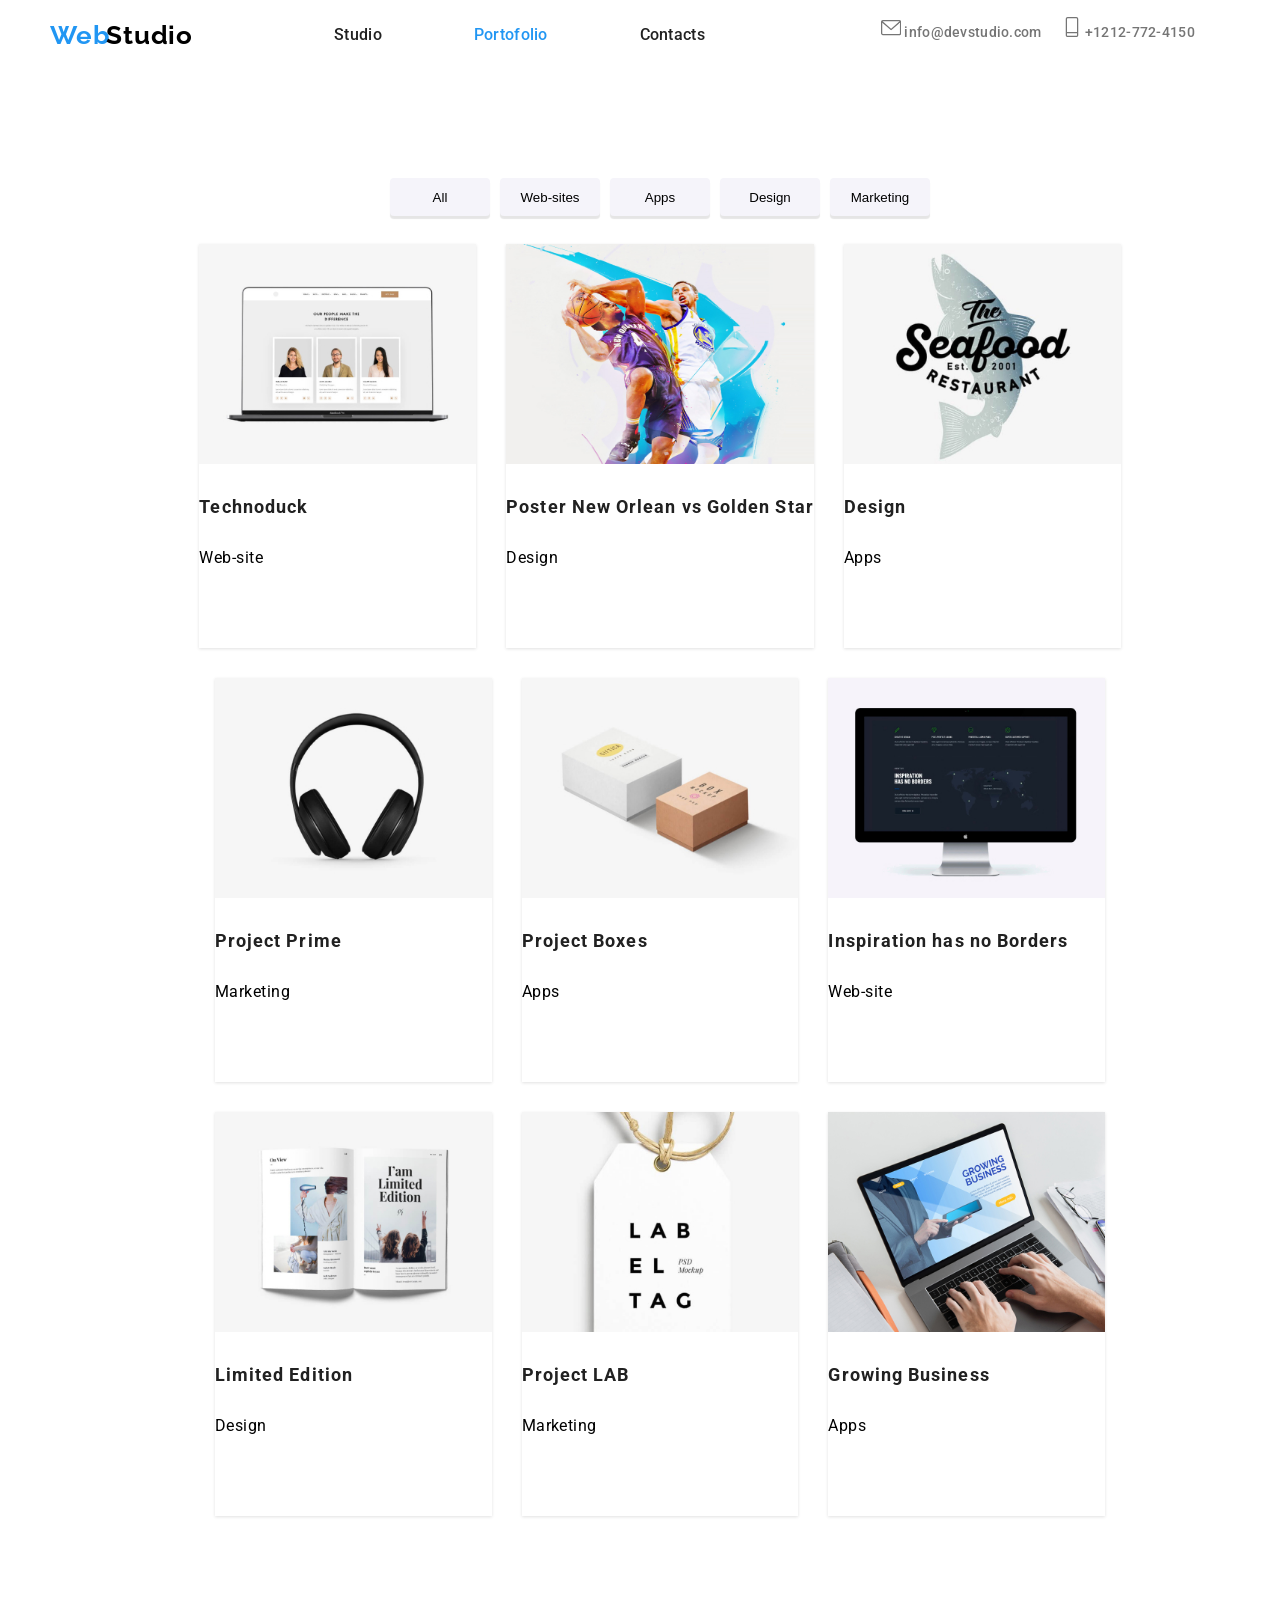
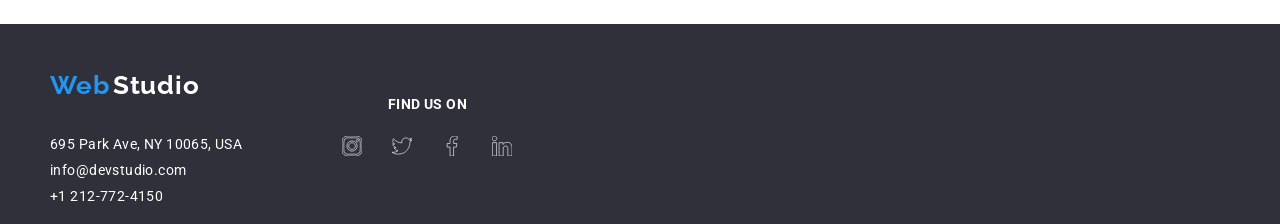
==== portofolio.html @ 32c29059 "initial folders" ====
<!DOCTYPE html>
<html lang="en">
  <head>
    <meta charset="UTF-8" />
    <meta name="viewport" content="width=device-width, initial-scale=1.0" />
    <title>Portofolio</title>
    <link rel="stylesheet" href="./CSS/style.css" />
    <link rel="preconnect" href="https://fonts.googleapis.com" />
    <link rel="preconnect" href="https://fonts.gstatic.com" crossorigin />
    <link
      href="https://fonts.googleapis.com/css2?family=Roboto:wght@400;500;700;900&display=swap"
      rel="stylesheet"
    />
    <link rel="preconnect" href="https://fonts.googleapis.com" />
    <link rel="preconnect" href="https://fonts.gstatic.com" crossorigin />
    <link
      href="https://fonts.googleapis.com/css2?family=Raleway:wght@700&family=Roboto:wght@400;500;700;900&display=swap"
      rel="stylesheet"
    />
    <link rel="preconnect" href="https://fonts.googleapis.com" />
    <link rel="preconnect" href="https://fonts.gstatic.com" crossorigin />
  </head>
  <!-- Top-line-section -->
  <body>
    <header class="page-header">
      <div class="container-1">
        <h3 class="logo">
          <span class="first-child"> Web </span>
          <span class="last-child">Studio </span>
        </h3>
        <ul class="nav-link">
          <li>
            <a class="navigation-link" href="index.html">Studio</a>
          </li>
          <li>
            <a class="navigation-link current" href="portofolio.html"
              >Portofolio</a
            >
          </li>
          <li>
            <a class="navigation-link" href="#">Contacts</a>
          </li>
        </ul>
        <ul class="contact">
          <li>
            <a class="contact-link" href="#"
              ><svg class="icon-1">
                <use href="./images/symbol-defs.svg#icon-envelope " />
              </svg>
              info@devstudio.com</a
            >
          </li>
          <li>
            <a class="contact-link" href="+1212-772-4150"
              ><svg class="icon-1">
                <use href="./images/symbol-defs.svg#icon-Vectorsmartphone " />
              </svg>
              +1212-772-4150</a
            >
          </li>
        </ul>
      </div>
    </header>

    <main>
      <!-- Filters-section -->
      <section class="frame section">
        <ul class="button-list">
          <li>
            <button type="button" class="button-service-p">All</button>
          </li>
          <li>
            <button type="button" class="button-service-p">Web-sites</button>
          </li>
          <li><button type="button" class="button-service-p">Apps</button></li>
          <li>
            <button type="button" class="button-service-p">Design</button>
          </li>
          <li>
            <button type="button" class="button-service-p">Marketing</button>
          </li>
        </ul>
        <div class="container">
          <ul class="card-set">
            <li class="item-p">
              <img
                src="./images/imgport.g1.jpg"
                alt="Web-site "
                width="100%"
                height="220"
              />
              <h3 class="description">Technoduck</h3>
              <p class="text-p">Web-site</p>
            </li>
            <li class="item-p">
              <img
                src="./images/imgport.g2.jpg"
                alt="basketball players"
                width="100%"
                height="220"
              />
              <h3 class="description">Poster New Orlean vs Golden Star</h3>
              <p class="text-p">Design</p>
            </li>
            <li class="item-p">
              <img
                src="./images/imgport.g3.jpg"
                alt="restaurant logo"
                width="100%"
                height="220"
              />
              <h3 class="description">Design</h3>
              <p class="text-p">Apps</p>
            </li>
            <li class="item-p">
              <img
                src="./images/imgport.g4.jpg"
                alt="headphones"
                width="100%"
                height="220"
              />
              <h3 class="description">Project Prime</h3>
              <p class="text-p">Marketing</p>
            </li>
            <li class="item-p">
              <img
                src="./images/imgport.g5.jpg"
                alt="boxes"
                width="100%"
                height="220"
              />
              <h3 class="description">Project Boxes</h3>
              <p class="text-p">Apps</p>
            </li>
            <li class="item-p">
              <img
                src="./images/imgport.g6.jpg"
                alt="desktop monitor"
                width="100%"
                height="220"
              />
              <h3 class="description">Inspiration has no Borders</h3>
              <p class="text-p">Web-site</p>
            </li>
            <li class="item-p">
              <img
                src="./images/imgport.g7.jpg"
                alt="open magazine"
                width="100%"
                height="220"
              />
              <h3 class="description">Limited Edition</h3>
              <p class="text-p">Design</p>
            </li>
            <li class="item-p">
              <img
                src="./images/imgport.g8.jpg"
                alt="label"
                width="100%"
                height="220"
              />
              <h3 class="description">Project LAB</h3>
              <p class="text-p">Marketing</p>
            </li>
            <li class="item-p">
              <img
                src="./images/imgport.g9.jpg"
                alt="market research"
                width="100%"
                height="220"
              />
              <h3 class="description">Growing Business</h3>
              <p class="text-p">Apps</p>
            </li>
          </ul>
        </div>
      </section>
    </main>

    <!-- Footer section -->

    <!-- Footer section -->
    <div class="container">
      <footer class="footer">
        <div class="footer-section">
          <h3 class="logo-footer">
            <span class="web" style="color: rgba(33, 150, 243, 1)">Web</span>
            <span class="studio" style="color: rgba(255, 255, 255, 1)"
              >Studio</span
            >
          </h3>
          <address class="info">695 Park Ave, NY 10065, USA</address>
          <a class="info" href="info@devstudio.com">info@devstudio.com</a>
          <a class="info" href="+1212-772-4150">+1 212-772-4150</a>
        </div>

        <div class="find-us">
          <h3 class="subtitle-4">Find us on</h3>
          <div class="last-social">
            <div class="last-icon">
              <svg>
                <use xlink:href="images/symbol-defs.svg#icon-instagram-2-1" />
              </svg>
            </div>
            <div class="last-icon">
              <svg>
                <use xlink:href="images/symbol-defs.svg#icon-twitter-1-1" />
              </svg>
            </div>
            <div class="last-icon">
              <svg>
                <use xlink:href="images/symbol-defs.svg#icon-facebook-1-1" />
              </svg>
            </div>
            <div class="last-icon">
              <svg>
                <use xlink:href="images/symbol-defs.svg#icon-linkedin-1-1" />
              </svg>
            </div>
          </div>
        </div>
      </footer>
    </div>
  </body>
</html>
---- CSS/style.css ----
body {
        font-family: Roboto;
        font-size: 14px;
        font-weight: 400;
        line-height: 24px;
        letter-spacing: 0.03em;
        text-align: left; 
        margin: 0%;
}
/* top-line-section */
.container {
        background-color: rgba(255, 255, 255, 1);
    }

.section {
        padding: 94px;
}
.page-header {
        display: flex;
        padding: 10px;
        box-sizing: content-box;
        align-items: center;
        justify-content: center;
        height: 50px;
        padding-right: 50px;
        padding-left: 50px;
}
.container-1{
        max-width: 1400px;
        display: flex;
        width: 100%;
        align-items: center;
        justify-content: center;
}

span:first-child {
        color: rgba(33, 150, 243, 1);
        font-family: Raleway;
        font-size: 26px;
        font-style: normal;
        font-weight: 700;
        line-height: normal;
        letter-spacing: 0.78px;
        text-transform: none;
}
span:last-child {
        color: rgb(0, 0, 0);
        margin-left: -3px;
        font-family: Raleway;
        font-size: 26px;
        font-style: normal;
        font-weight: 700;
        line-height: normal;
        letter-spacing: 0.78px;
        text-transform: none;
}

.logo {
        font-family: Raleway;
        font-size: 26px;
        font-weight: 700;
        letter-spacing: 0.03em;
        display: flex;
        align-items: center;
        align-self: center;
        height: auto;
        justify-content: center;
}

.nav-link {
        font-family: Roboto;
        font-size: 14px;
        font-weight: 500;
        letter-spacing: 0.02em;
        padding: 14px 16px;
        border-radius: 4px;
        display: flex;
        width: 100%;
        justify-content: center;
        align-items: center;
        gap: 60px;

    }

.link{
        display: flex;
        box-sizing: content-box;
        flex-direction: row;
        text-decoration-line: none;
            
    }

.contact{
        
        display: flex;
        padding: 15px;
        padding-top: 5px;
        min-width: 30%;
        justify-content: space-evenly;
    }

   

  .contact-link:hover{
        color: rgba(33, 150, 243, 1);
        fill: rgba(33, 150, 243, 1);
  }
  .contact-link{
        color: #757575;
        font-family: Roboto;
        font-size: 14px;
        font-style: normal;
        font-weight: 500;
        line-height: normal;
        letter-spacing: 0.28px;
        text-decoration-line: none;
        fill:#757575
}

  
    

ul{
        list-style-type: disc;
        margin-block-start: 1em;
        margin-block-end: 1em;
        margin-inline-start: 0px;
        margin-inline-end: 0px;
        padding-inline-start: 40px;
}



li {
        list-style-type: none;
}

.current {
        color: rgba(33, 150, 243, 1 ) !important;
}
    
.navigation-link{
        font-family: Roboto;
                font-size: 16px;
                font-style: normal;
                font-weight: 500;
                line-height: normal;
                letter-spacing: 0.28px;
                padding: 14px 16px;
                text-decoration: none;
                color:rgba(33, 33, 33, 1)

}

.navigation-link:hover {
        color:rgba(33, 150, 243, 1);
        
}


        
.link {
        color: rgba(33, 33, 33, 1);
}
.link:hover, .link:focus {
        color: rgba(33, 150, 243, 1);
}




/* main-section-content */

h1 {
        text-align: center;
        font-family: Roboto;
        font-size: 44px;
        font-style: normal;
        font-weight: 900;
        line-height: 60px;
        letter-spacing: 2.64px;
        text-transform: uppercase;
        display: flex;
        justify-content: center;
        width: 600px;
      
}

.content-box{
        background-image: url(../images/background.jpg);
        text-align: center;
        height: 400px;
        box-sizing: content-box;
        display: flex;
        flex-direction: column;
        justify-content: center;
        align-items: center;
    }

.button-service {
        border-radius: 4px;
        background-color: rgba(33, 150, 243, 1);
        color: rgba(255, 255, 255, 1);
        width: 200px;
        height: 50px;
        flex-shrink: 0;
        border-radius: 4px;
        background: #2196F3;
        box-shadow: 0px 4px 4px 0px rgba(0, 0, 0, 0.15);
}
.button-service:hover, .button-service:focus {
        background-color: #1572bf; 
        color: rgba(255, 255, 255, 1);
        cursor: pointer;
}
.button-list {
        display: flex;
        flex-direction: row;
        justify-content: center;
        align-items: center;
        align-self: center;
        gap: 10px;

}
.button-service-p{
        height: 38px ;
        margin-top:0px;
        border-radius: 4px;
        background-color: rgba(245, 244, 250, 1);
        display: flex;
        justify-content: center;
        min-width: 100px;
        box-shadow: 0px 3px 1px 0px rgba(0, 0, 0, 0.1);
        border: none;
        text-align: center;
        align-items: center;

}

.button-service-p:hover, .button-service-p:focus {
        background-color: rgba(33, 150, 243, 1);
        color: rgba(255, 255, 255, 1);
        cursor: pointer;
        box-shadow: 0px 2px 2px 0px rgba(0, 0, 0, 0.12), 0px 1px 2px 0px rgba(0, 0, 0, 0.08), 0px 3px 1px 0px rgba(0, 0, 0, 0.10);
}
.frame {
        display: flex;
        flex-direction: column;
   
    
}
.card-set {
        display: flex;
        justify-content: center;
        flex-wrap: wrap;
        gap: 30px;
        
}
.item-p{
        height: 404px ;
        box-shadow: 0px 1px 3px 0px rgba(0, 0, 0, 0.12);
        background-color: rgba(255, 255, 255, 1);
        
}

.item-p:hover{
        cursor: pointer;
        border: 1px solid #EEE;
        box-shadow: 1px 4px 6px 0px rgba(0, 0, 0, 0.16), 0px 4px 4px 0px rgba(0, 0, 0, 0.06), 0px 1px 1px 0px rgba(0, 0, 0, 0.12);
}

.description{
        font-family: Roboto;
        font-size: 18px;
        font-weight: 700;
        line-height: 36px;
        letter-spacing: 0.06em;
        text-align: left;
        text-transform: none;
}

.text-p {
        font-family: Roboto;
        font-size: 16px;
        font-weight: 400;
        line-height: 30px;
        letter-spacing: 0.03em;
        text-align: left;
       
}


/* what-we-do-section */


.about-us {
        display: flex;
        flex-wrap: wrap;
        justify-content: center;
        gap: 20px;
        align-items:start;
        
}
.icon-back{
        width: 230px;
        height: 120px;
        background-color: rgba(245, 244, 250, 1);
        display: flex;
        align-items: center;
        justify-content: center;
}
.icons {
        width: 64px;
        height: 64px;
        background-color: rgba(245, 244, 250, 1);
        padding-bottom: 30px;
        
       
}
.item {
        display: flex;
        flex-direction: column;
        align-items: start;
        width: 230px;
        
}
.item p{
        width: 230px;
        height: 75px;
}
h3 {
    color: #212121;
        font-family: Roboto;
        font-size: 14px;
        font-style: normal;
        font-weight: 700;
        line-height: normal;
        letter-spacing: 0.42px;
        text-transform: uppercase;
}

.item p {
        color: #757575;
        font-family: Roboto;
        font-size: 14px;
        font-style: normal;
        font-weight: 400;
        line-height: 24px;
        letter-spacing: 0.42px;
        margin: 0%;
        text-align: left;
}
.subtitle {
    color: #212121;
        text-align: center;
        font-family: Roboto;
        font-size: 36px;
        font-style: normal;
        font-weight: 700;
        line-height: normal;
        letter-spacing: 1.08px;
        padding-bottom: 50px;
} 
.subtitle-2{
    text-align: center;
        font-family: Roboto;
        font-size: 36px;
        font-style: normal;
        font-weight: 700;
        line-height: normal;
        letter-spacing: 1.08px;
}
.text {
    color: #757575;
        text-align: center;
        font-family: Roboto;
        font-size: 16px;
        font-style: normal;
        font-weight: 400;
        line-height: normal;
        letter-spacing: 0.45px;
        
}
.group-box{
        display: flex;
        flex-wrap: wrap;
        gap: 30px;
        flex-basis: calc((100% - 10px) / 3);
        justify-content: center;
}
.social-link{
        display: flex;
        flex-wrap: wrap;
        justify-content: center;
        text-align: center;
        gap: 10px;   
}


svg{
        width: 20px;
        height: 15px;
        
}

.social-icon{
        display: flex;
        align-items: center;
       padding: 10px;
        border-radius:50%;
        fill: #AFB1B8;
        stroke: rgba(255, 255, 255, 1);
}
.social-icon:hover{
        
        cursor: pointer;
        background-color: rgba(33, 150, 243, 1);
        fill: rgba(255, 255, 255, 1);
        
}
.our-team {
        background-color: rgba(245, 244, 250, 1);
        display: flex;
        box-sizing: border-box;
        flex-direction: column;
       
}
.group-team{
        display: flex;
        flex-wrap: wrap;
        gap: 30px;
        justify-content: center;
        align-items: center;
        padding-left: 10px;
    
    }

.card-bg{
        
        box-shadow: 0px 1px 3px 0px rgba(0, 0, 0, 0.12);
        background-color: rgba(255, 255, 255, 1);
    }
.list-title {
        font-family: Roboto;
        font-size: 16px;
        font-weight: 500;
        line-height: 19px;
        letter-spacing: 0.03em;
        text-align: center;
        text-transform: none; 
}

.description {
        color: #212121;
        font-family: Roboto;
        font-size: 18px;
        font-style: normal;
        font-weight: 700;
        line-height: 36px;
        letter-spacing: 1.08px;
        
}

.subtitle-3{
        align-items: center;
        font-family: Roboto;
        font-size: 36px;
        font-weight: 700;
        line-height: 42px;
        letter-spacing: 0.03em;
        text-align: center;
        padding-bottom: 50px;

}

.regular-customer{
        display: flex;
        flex-wrap: wrap;
        gap: 30px;
        justify-content: center;
        align-items: center;
        box-sizing: content-box;
        
        
}

.icons-3:hover{
        border: 1px solid rgba(33, 150, 243, 1);
        cursor: pointer;
        fill: rgba(33, 150, 243, 1) !important;
}
 
.icons-3{
        border:1px solid #AFB1B8;
        fill: #afb1b8;
        width: 110px;
        height: 60px;
        border-radius: 10%;
        box-sizing: border-box;
        
}
/* footer-section */
.footer{
        display: flex;
        flex-wrap: wrap;
        gap: 90px;
        background-color: rgba(47, 48, 58, 1);
}
.footer-section {
        text-align: start;
        height: 200px;
        box-sizing: content-box;
        display: flex;
        flex-direction: column;
        justify-content: center;
        align-items: start;
        padding-left:50px;
       
        
}
.logo-footer {
        font-family: Raleway;
        font-size: 26px;
        font-style: normal;
        font-weight: 700;
        line-height: normal;
        letter-spacing: 0.58px;
       
}

.info {
    color: rgba(255, 255, 255, 1);
        font-family: Roboto;
        font-size: 14px;
        font-style: normal;
        font-weight: 400;
        line-height: normal;
        letter-spacing: 0.42px;
        text-decoration: none;
        margin-top: 10px;
    }
.last-social{
        display: flex;
        flex-wrap: wrap;
        justify-content: center;
        text-align: center;
        gap: 10px;
        
    }

.find-us{
  display: flex;
  flex-direction: column;
  justify-content: center;
  text-align: center;
        
}
svg{
        width: 20px;
        height: 20px;
        
}

.last-icon{
        display: flex;
        align-items: center;
        padding: 10px;
        justify-content: flex-start;
        border-radius: 50%;
        align-items: center;
        fill: rgba(47, 48, 58, 1);
        stroke: rgba(255, 255, 255, 1);
        background-color: rgba(47, 48, 58, 1);
        

}
.last-icon:hover{
        cursor: pointer;
        background-color: rgba(33, 150, 243, 1);
                fill: rgba(255, 255, 255, 1);
}

    .subtitle-4{
        color:rgba(255, 255, 255, 1);
                font-family: Roboto;
                font-size: 14px;
                font-style: normal;
                font-weight: 700;
                line-height: normal;
                letter-spacing: 0.42px;
                text-transform: uppercase;
    }
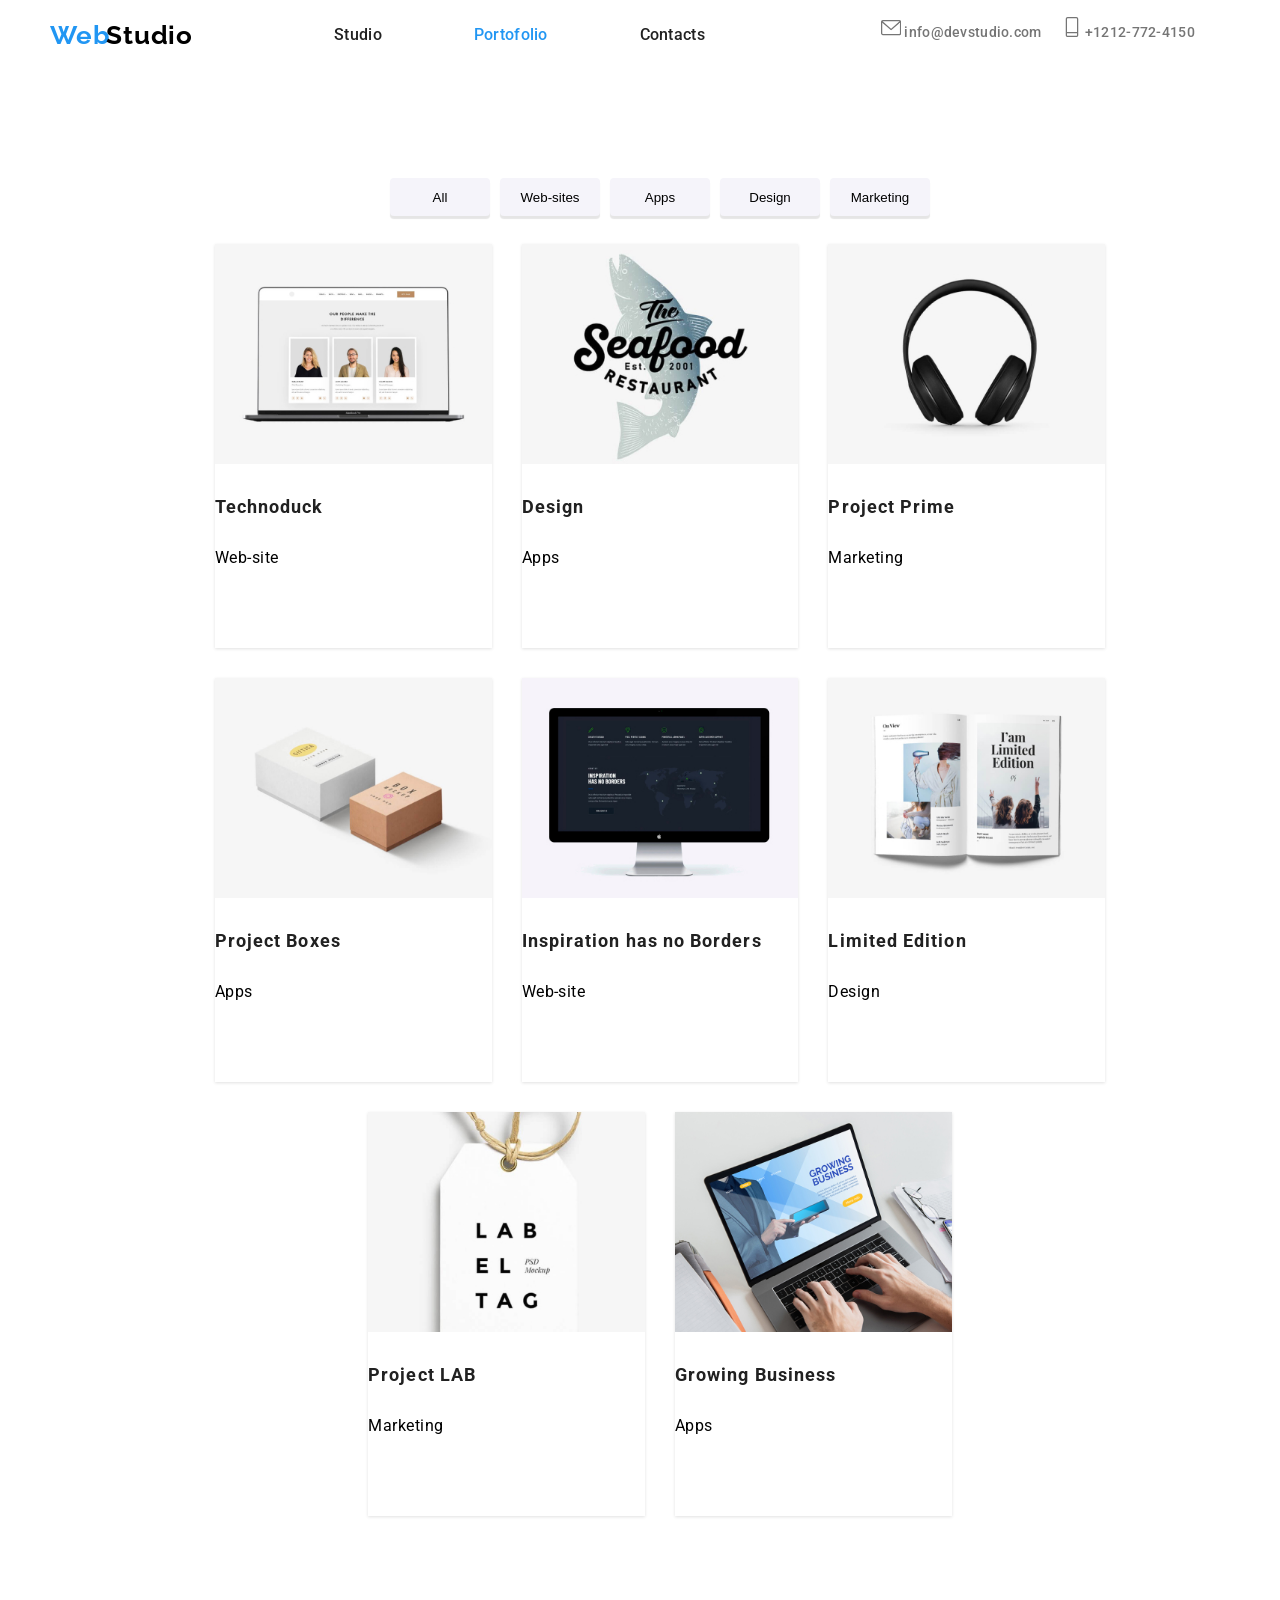
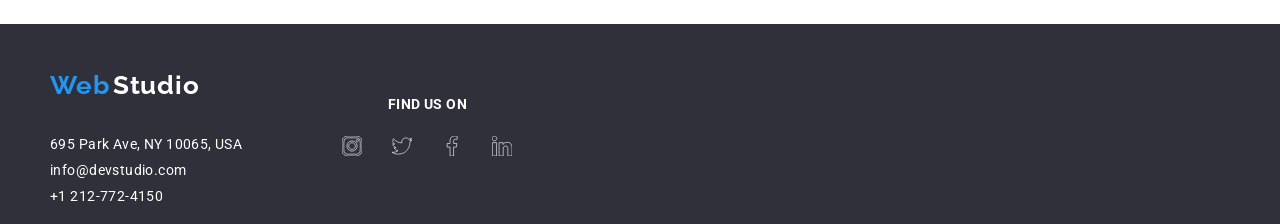
==== commit dd9bb56c: "overlay image on portfolio html & CSS  update" ====
--- a/portofolio.html
+++ b/portofolio.html
@@ -83,24 +83,23 @@
         <div class="container">
           <ul class="card-set">
             <li class="item-p">
-              <img
-                src="./images/imgport.g1.jpg"
-                alt="Web-site "
-                width="100%"
-                height="220"
-              />
+              <div class="img-box">
+                <img
+                  src="./images/imgport.g1.jpg"
+                  alt="Web-site "
+                  width="100%"
+                  height="220"
+                />
+                <div class="overlay">
+                  <p>
+                    Technoduck is a state-of-the-art coronavirus distribution
+                    platform. Companies use this platform for digital espionage
+                    and attacks on competitors' secure servers.
+                  </p>
+                </div>
+              </div>
               <h3 class="description">Technoduck</h3>
               <p class="text-p">Web-site</p>
-            </li>
-            <li class="item-p">
-              <img
-                src="./images/imgport.g2.jpg"
-                alt="basketball players"
-                width="100%"
-                height="220"
-              />
-              <h3 class="description">Poster New Orlean vs Golden Star</h3>
-              <p class="text-p">Design</p>
             </li>
             <li class="item-p">
               <img
--- a/CSS/style.css
+++ b/CSS/style.css
@@ -170,6 +170,51 @@
 
 
 /* main-section-content */
+.modal {
+        display: flex;
+        align-items: center;
+        justify-content: center;
+        width: 1600px;
+        height: 1024px;
+        position: fixed;
+        top: 50%;
+        left: 50%;
+        transform: translate(-50%, -50%);
+        background: rgba(0, 0, 0, 0.2);
+        z-index: 1000;
+        transition: 250ms cubic-bezier(0.4, 0, 0.2, 1);
+}
+
+.is-hidden {
+        visibility: hidden;
+}
+
+.modal-content {
+        width: 528px;
+        height: 581px;
+        border-radius: 4px;
+        background: rgba(255, 255, 255, 1);
+        box-shadow: 0px 2px 1px 0px rgba(0, 0, 0, 0.2),
+                0px 1px 1px 0px rgba(0, 0, 0, 0.14), 0px 1px 3px 0px rgba(0, 0, 0, 0.12);
+        margin-bottom: 222px;
+        text-align: center;
+}
+
+.close-btn {
+        width: 30px;
+        height: 30px;
+        margin-top: 8px;
+        margin-right: 8px;
+        left: 1026px;
+        border-radius: 50%;
+        background-color: #ffffff;
+        border: 1px solid rgba(0, 0, 0, 0.1);
+        cursor: pointer;
+        position: absolute;
+        right: 0px;
+        font-size: 23px;
+        text-align: center;
+} 
 
 h1 {
         text-align: center;
@@ -196,6 +241,7 @@
         justify-content: center;
         align-items: center;
     }
+
 
 .button-service {
         border-radius: 4px;
@@ -207,12 +253,15 @@
         border-radius: 4px;
         background: #2196F3;
         box-shadow: 0px 4px 4px 0px rgba(0, 0, 0, 0.15);
+        transition: background-color 0.25s cubic-bezier(0.4, 0, 0.2, 1);
 }
 .button-service:hover, .button-service:focus {
         background-color: #1572bf; 
         color: rgba(255, 255, 255, 1);
         cursor: pointer;
 }
+
+/* portfolio */
 .button-list {
         display: flex;
         flex-direction: row;
@@ -222,6 +271,8 @@
         gap: 10px;
 
 }
+
+
 .button-service-p{
         height: 38px ;
         margin-top:0px;
@@ -288,7 +339,40 @@
         text-align: left;
        
 }
-
+.img-box {
+        position: relative;
+        margin: 0;
+        overflow: hidden;
+}
+
+.img-box:hover .overlay {
+        transform: translatey(0);
+}
+
+.overlay {
+        position: absolute;
+        top: 0;
+        left: 0;
+        width: 100%;
+        height: 100%;
+        background: #2196f3e5;
+        transform: translatey(100%);
+        transition: transform 250ms ease-in-out;
+        transition: 250ms cubic-bezier(0.4, 0, 0.2, 1);
+}
+
+.overlay p {
+        font-family: Roboto;
+        font-size: 18px;
+        font-weight: 400;
+        line-height: 28px;
+        letter-spacing: 0.03em;
+        text-align: left;
+        margin-top: 63px;
+        margin-bottom: 91px;
+        margin-left: 24px;
+        color: #ffffff;
+}
 
 /* what-we-do-section */
 
